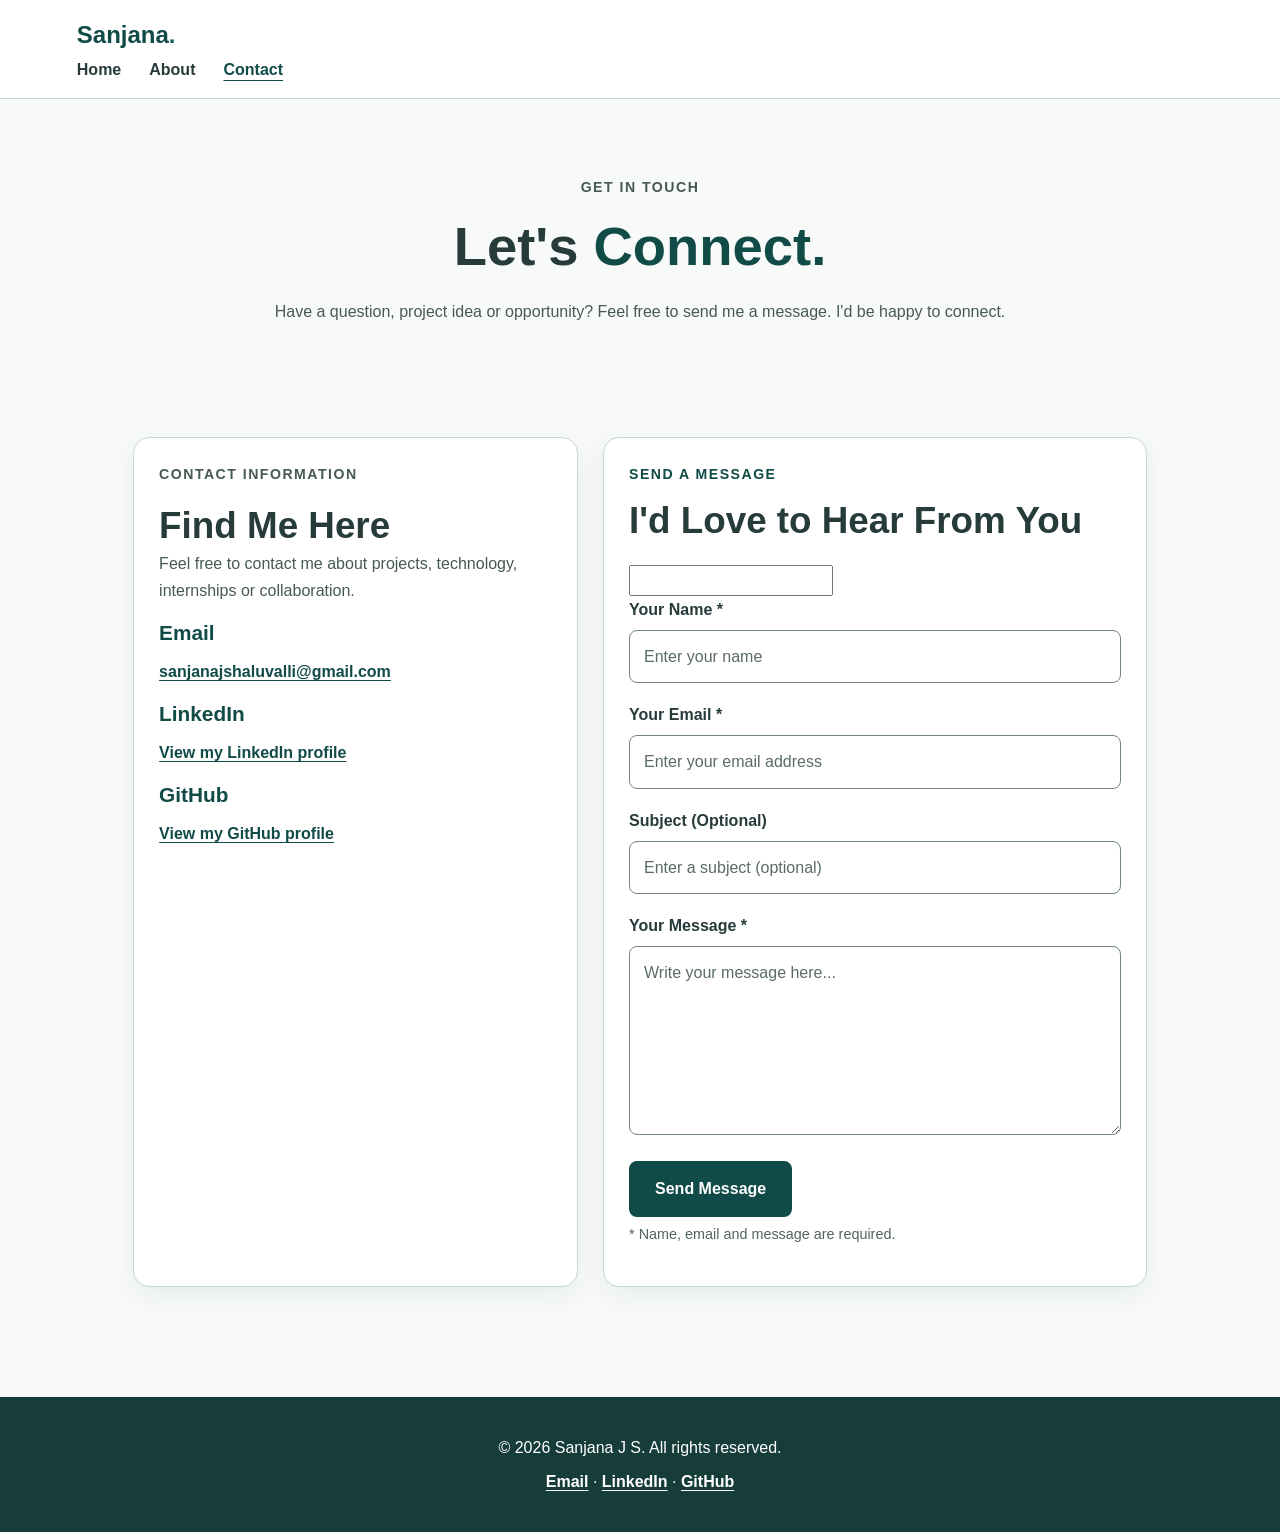
==== contact.html @ 4947626f "Add files via upload" ====
<!DOCTYPE html>
<html lang="en">
<head>
    <meta charset="UTF-8">
    <meta name="viewport" content="width=device-width, initial-scale=1">

    <meta name="description" content="Contact Sanjana J S for projects, collaboration and web development opportunities.">
    <meta name="author" content="Sanjana J S">
    <meta name="robots" content="index, follow">

    <title>Contact | Sanjana J S</title>

    <link rel="stylesheet" href="styles.css">
    <script src="script.js" defer></script>
</head>

<body>

    <a class="skip-link" href="#main-content">
        Skip to main content
    </a>

    <header class="site-header">
        <div class="header-container">

            <a class="brand" href="index.html" aria-label="Sanjana home">
                Sanjana<span>.</span>
            </a>

            <nav aria-label="Main navigation">
                <ul class="nav-list">
                    <li><a href="index.html">Home</a></li>
                    <li><a href="about.html">About</a></li>
                    <li><a href="contact.html" aria-current="page">Contact</a></li>
                </ul>
            </nav>

        </div>
    </header>

    <main id="main-content">

        <header class="page-heading">
            <p class="eyebrow">Get in touch</p>

            <h1>Let's <span class="accent-text">Connect.</span></h1>

            <p>
                Have a question, project idea or opportunity?
                Feel free to send me a message. I'd be happy to connect.
            </p>
        </header>

        <section class="content-section">
            <div class="container contact-layout">

                <!-- Contact Information -->
                <aside class="contact-card"
                       aria-labelledby="contact-info-title">

                    <p class="eyebrow">Contact information</p>

                    <h2 id="contact-info-title">Find Me Here</h2>

                    <p>
                        Feel free to contact me about projects,
                        technology, internships or collaboration.
                    </p>

                    <div class="contact-detail">
                        <h3>Email</h3>
                        <p>
                            <a href="mailto:sanjanajshaluvalli@gmail.com">
                                sanjanajshaluvalli@gmail.com
                            </a>
                        </p>
                    </div>

                    <div class="contact-detail">
                        <h3>LinkedIn</h3>
                        <p>
                            <a href="https://www.linkedin.com/in/sanjana-j-s-haluvalli-02609b396"
                               target="_blank"
                               rel="noopener noreferrer">
                                View my LinkedIn profile
                            </a>
                        </p>
                    </div>

                    <div class="contact-detail">
                        <h3>GitHub</h3>
                        <p>
                            <a href="https://github.com/sanjanajshaluvalli-tech"
                               target="_blank"
                               rel="noopener noreferrer">
                                View my GitHub profile
                            </a>
                        </p>
                    </div>

                </aside>

                <!-- Contact Form -->
                <section class="form-panel"
                         aria-labelledby="form-title">

                    <p class="eyebrow">Send a message</p>

                    <h2 id="form-title">I'd Love to Hear From You</h2>

                    <form
                        id="contact-form"
                        action="https://formsubmit.co/sanjanajshaluvalli@gmail.com"
                        method="POST"
                    >

                        <!-- Email subject is optional for visitors.
                             This hidden field supplies a default email subject. -->
                        <input
                            type="hidden"
                            name="_subject"
                            value="New message from Sanjana's Portfolio"
                        >

                        <!-- Email template -->
                        <input
                            type="hidden"
                            name="_template"
                            value="table"
                        >

                        <!-- Spam protection -->
                        <input
                            type="text"
                            name="_honey"
                            class="honey-field"
                            tabindex="-1"
                            autocomplete="off"
                            aria-hidden="true"
                        >

                        <div class="form-field">
                            <label for="name">Your Name *</label>

                            <input
                                type="text"
                                id="name"
                                name="name"
                                placeholder="Enter your name"
                                minlength="2"
                                maxlength="80"
                                autocomplete="name"
                                required
                            >
                        </div>

                        <div class="form-field">
                            <label for="sender-email">Your Email *</label>

                            <input
                                type="email"
                                id="sender-email"
                                name="email"
                                placeholder="Enter your email address"
                                maxlength="254"
                                autocomplete="email"
                                required
                            >
                        </div>

                        <div class="form-field">
                            <label for="subject">
                                Subject (Optional)
                            </label>

                            <input
                                type="text"
                                id="subject"
                                name="visitor_subject"
                                placeholder="Enter a subject (optional)"
                                maxlength="120"
                            >
                        </div>

                        <div class="form-field">
                            <label for="message">Your Message *</label>

                            <textarea
                                id="message"
                                name="message"
                                rows="6"
                                placeholder="Write your message here..."
                                minlength="10"
                                maxlength="5000"
                                required
                            ></textarea>
                        </div>

                        <button
                            class="button"
                            id="submit-button"
                            type="submit"
                        >
                            Send Message
                        </button>

                        <p class="form-help">
                            * Name, email and message are required.
                        </p>

                        <p
                            id="form-status"
                            class="status-message"
                            role="status"
                            aria-live="polite"
                        ></p>

                    </form>

                </section>

            </div>
        </section>

    </main>

    <footer class="site-footer">

        <p>
            © <span class="current-year">2026</span>
            Sanjana J S. All rights reserved.
        </p>

        <p>
            <a href="mailto:sanjanajshaluvalli@gmail.com">Email</a>
            ·
            <a href="https://www.linkedin.com/in/sanjana-j-s-haluvalli-02609b396"
               target="_blank"
               rel="noopener noreferrer">LinkedIn</a>
            ·
            <a href="https://github.com/sanjanajshaluvalli-tech"
               target="_blank"
               rel="noopener noreferrer">GitHub</a>
        </p>

    </footer>

</body>
</html>
---- styles.css ----
/* -------------------------
   1. ROOT VARIABLES
------------------------- */
:root {
    --primary: #17645f;
    --primary-dark: #104b47;
    --primary-light: #dceee9;

    --background: #f8faf9;
    --surface: #ffffff;
    --surface-tinted: #e8f4f1;

    --text: #263b3a;
    --text-secondary: #465957;
    --muted: #526361;

    --border: #c5d8d3;

    --footer-bg: #173d3b;
    --footer-text: #ffffff;

    --focus: #a35b00;

    --shadow: 0 8px 25px rgba(30, 75, 70, 0.08);

    --radius: 16px;
    --transition: 0.2s ease;
}

/* -------------------------
   2. RESET AND BASE STYLES
------------------------- */

* {
    box-sizing: border-box;
    margin: 0;
    padding: 0;
}

html {
    scroll-behavior: smooth;
    scroll-padding-top: 90px;
}

body {
    font-family: Arial, Helvetica, sans-serif;
    background-color: var(--background);
    color: var(--text);
    font-size: 16px;
    line-height: 1.7;
}

img {
    display: block;
    max-width: 100%;
}

a {
    color: var(--primary-dark);
    text-decoration: underline;
    text-underline-offset: 3px;
}

a:hover {
    color: #0b3935;
}

button,
input,
textarea,
select {
    font: inherit;
}

/* -------------------------
   3. ACCESSIBILITY
------------------------- */

/* Skip navigation link */

.skip-link {
    position: absolute;
    top: -100px;
    left: 15px;
    z-index: 1000;

    padding: 12px 18px;

    background-color: var(--primary-dark);
    color: #ffffff;

    border-radius: 8px;
    font-weight: 700;
}

.skip-link:focus {
    top: 10px;
}

/* Keyboard focus visibility */

:focus {
    outline: 3px solid var(--focus);
    outline-offset: 3px;
}

:focus:not(:focus-visible) {
    outline: none;
}

:focus-visible {
    outline: 3px solid var(--focus);
    outline-offset: 4px;
}

/* -------------------------
   4. HEADER AND NAVIGATION
------------------------- */

.site-header {
    position: sticky;
    top: 0;
    z-index: 100;

    display: flex;
    align-items: center;
    justify-content: space-between;

    gap: 20px;

    padding: 15px 6%;

    background-color: #ffffff;
    border-bottom: 1px solid var(--border);
}

/* Brand */

.brand,
.logo {
    color: var(--primary-dark);
    font-size: 1.5rem;
    font-weight: 800;
    text-decoration: none;
}

.brand span,
.logo span {
    color: var(--primary);
}

/* Navigation */

.nav-list {
    display: flex;
    align-items: center;
    gap: 28px;

    list-style: none;
}

.nav-list a {
    color: var(--text);
    font-weight: 700;
    text-decoration: none;

    transition: color var(--transition);
}

.nav-list a:hover,
.nav-list a[aria-current="page"] {
    color: var(--primary-dark);
    text-decoration: underline;
    text-underline-offset: 5px;
}

/* Mobile navigation button */

.menu-toggle {
    display: none;

    padding: 9px 15px;

    background-color: var(--primary-dark);
    color: #ffffff;

    border: 2px solid var(--primary-dark);
    border-radius: 8px;

    cursor: pointer;
    font-weight: 700;
}

/* -------------------------
   5. GENERAL LAYOUT
------------------------- */

main {
    min-height: 75vh;
}

.container {
    width: min(1100px, 90%);
    margin: 0 auto;
}

.content-section,
.section-block {
    padding: 65px 6%;
}

.section-tinted {
    background-color: var(--surface-tinted);
    color: var(--text);
}

/* -------------------------
   6. TYPOGRAPHY
------------------------- */

h1,
h2,
h3,
h4 {
    color: var(--text);
    line-height: 1.3;
}

h1 {
    font-size: clamp(2.2rem, 5vw, 3.4rem);
}

h2 {
    font-size: clamp(1.7rem, 4vw, 2.3rem);
}

h3 {
    font-size: 1.3rem;
}

p {
    color: var(--text);
    margin-bottom: 14px;
}

/* Small section labels */

.eyebrow {
    color: var(--primary-dark);
    font-size: 0.88rem;
    font-weight: 800;
    letter-spacing: 1.5px;
    text-transform: uppercase;
    margin-bottom: 10px;
}

.accent-text {
    color: var(--primary-dark);
}

/* Muted text */

.muted,
.small {
    color: var(--muted);
}

.small {
    font-size: 0.9rem;
}

/* -------------------------
   7. HERO SECTION
------------------------- */

.hero {
    padding: 85px 6%;

    background: linear-gradient(
        135deg,
        #e8f4f1,
        #f8faf9
    );
}

.hero-content {
    max-width: 850px;
    margin: 0 auto;
    text-align: center;
}

.hero h1 {
    margin: 15px 0;
}

.hero h1 span {
    color: var(--primary-dark);
}

.hero p {
    max-width: 700px;
    margin: 15px auto;
    color: var(--text-secondary);
    font-size: 1.08rem;
}

.hero-note {
    display: inline-block;

    margin-top: 18px;
    padding: 9px 18px;

    background-color: #ffffff;
    color: var(--primary-dark);

    border: 1px solid var(--border);
    border-radius: 30px;
    font-weight: 700;
}

/* -------------------------
   8. BUTTONS
------------------------- */

.button {
    display: inline-block;

    padding: 12px 24px;

    background-color: var(--primary-dark);
    color: #ffffff;

    border: 2px solid var(--primary-dark);
    border-radius: 8px;

    font-weight: 700;
    text-decoration: none;

    cursor: pointer;

    transition:
        background-color var(--transition),
        color var(--transition);
}

.button:hover {
    background-color: #083b37;
    border-color: #083b37;
    color: #ffffff;
    text-decoration: none;
}

.button-light {
    background-color: #ffffff;
    color: var(--primary-dark);
    border: 2px solid var(--primary-dark);
}

.button-light:hover {
    background-color: var(--primary-dark);
    color: #ffffff;
}

.button-group {
    display: flex;
    justify-content: center;
    flex-wrap: wrap;
    gap: 15px;
    margin-top: 28px;
}

/* -------------------------
   9. SECTION HEADINGS
------------------------- */

.section-heading {
    text-align: center;
    margin-bottom: 35px;
}

.section-heading h2 {
    margin-bottom: 10px;
}

.section-heading p {
    color: var(--text-secondary);
}

.section-heading.compact {
    margin-bottom: 30px;
}

.page-heading {
    padding: 65px 6% 35px;
    text-align: center;
}

.page-heading h1 {
    margin-bottom: 15px;
}

.page-heading p {
    max-width: 780px;
    margin: 12px auto;
    color: var(--text-secondary);
}

/* -------------------------
   10. GRID AND CARDS
------------------------- */

.section-grid,
.card-grid {
    display: grid;
    grid-template-columns: repeat(2, minmax(0, 1fr));
    gap: 24px;
}

.info-card,
.project-card,
.timeline-card,
.contact-card,
.form-panel {
    padding: 25px;

    background-color: #ffffff;
    color: var(--text);

    border: 1px solid var(--border);
    border-radius: var(--radius);

    box-shadow: var(--shadow);
}

.info-card h3,
.project-card h3,
.timeline-card h3,
.contact-card h3 {
    color: var(--primary-dark);
    margin-bottom: 12px;
}

.info-card p,
.project-card p,
.timeline-card p,
.contact-card p {
    color: var(--text-secondary);
}

.info-card p:last-child,
.project-card p:last-child,
.timeline-card p:last-child {
    margin-bottom: 0;
}

/* -------------------------
   11. ABOUT PAGE
------------------------- */

.split-section {
    display: grid;
    grid-template-columns: repeat(2, minmax(0, 1fr));
    align-items: start;
    gap: 35px;
}

.split-section p {
    color: var(--text-secondary);
}

/* Education and internship */

.timeline-card {
    max-width: 850px;
    margin: 0 auto 20px;
}

.timeline-label {
    color: var(--primary-dark) !important;
    font-weight: 800;
    font-size: 0.9rem;
}

/* -------------------------
   12. SKILLS
------------------------- */

.skill-list {
    display: grid;
    grid-template-columns: repeat(2, minmax(0, 1fr));
    gap: 15px;

    list-style: none;
}

.skill-list li {
    display: flex;
    flex-direction: column;
    gap: 4px;

    padding: 15px 18px;

    background-color: #e8f4f1;
    color: var(--text);

    border: 1px solid #b9d3cc;
    border-radius: 10px;
}

.skill-list strong {
    color: var(--primary-dark);
}

.skill-list span {
    color: var(--text-secondary);
    font-size: 0.94rem;
}

/* -------------------------
   13. PROJECTS
------------------------- */

.project-card {
    height: 100%;
}

.project-type {
    color: var(--primary-dark) !important;
    font-size: 0.85rem;
    font-weight: 800;
    text-transform: uppercase;
    letter-spacing: 1px;
}

.tech-line {
    margin-top: 15px;
}

.tech-line strong {
    color: var(--text);
}

.tag {
    display: inline-block;

    margin: 8px 5px 0 0;
    padding: 6px 12px;

    background-color: #dceee9;
    color: var(--primary-dark);

    border: 1px solid #b9d3cc;
    border-radius: 20px;

    font-size: 0.85rem;
    font-weight: 700;
}

.project-links {
    display: flex;
    flex-wrap: wrap;
    gap: 15px;
    margin-top: 18px;
}

.text-link {
    color: var(--primary-dark);
    font-weight: 700;
    text-decoration: underline;
}

/* -------------------------
   14. CALLOUT SECTION
------------------------- */

.callout {
    display: flex;
    justify-content: space-between;
    align-items: center;
    flex-wrap: wrap;

    gap: 25px;

    margin: 45px 6%;
    padding: 30px;

    background-color: #e8f4f1;
    color: var(--text);

    border: 1px solid #b9d3cc;
    border-radius: var(--radius);
}

.callout h2 {
    color: var(--primary-dark);
    margin-bottom: 12px;
}

.callout p {
    color: var(--text);
}

/* -------------------------
   15. CONTACT PAGE
------------------------- */

.contact-layout {
    display: grid;
    grid-template-columns: 0.9fr 1.1fr;
    gap: 25px;
    align-items: start;
}

.contact-card,
.form-panel {
    height: 100%;
}

.contact-card p {
    margin-bottom: 15px;
    overflow-wrap: anywhere;
}

.contact-card a {
    color: var(--primary-dark);
    font-weight: 700;
    overflow-wrap: anywhere;
}

/* Form heading */

.form-panel h2 {
    margin-bottom: 20px;
}

/* Form fields */

.form-field {
    margin-bottom: 18px;
}

.form-field label {
    display: block;
    margin-bottom: 7px;

    color: var(--text);
    font-weight: 700;
}

.form-field input,
.form-field textarea,
.form-field select {
    width: 100%;

    padding: 12px 14px;

    background-color: #ffffff;
    color: var(--text);

    border: 1px solid #718681;
    border-radius: 8px;
}

.form-field input::placeholder,
.form-field textarea::placeholder {
    color: #596b68;
    opacity: 1;
}

.form-field textarea {
    min-height: 140px;
    resize: vertical;
}

.form-field input:focus,
.form-field textarea:focus,
.form-field select:focus {
    border-color: var(--primary-dark);
    outline: 3px solid #a6d4c8;
    outline-offset: 2px;
}

.form-help {
    margin-top: 5px;
    color: var(--muted);
    font-size: 0.9rem;
}

/* Form status */

.status-message,
#form-status {
    margin-top: 15px;
    color: var(--primary-dark);
    font-weight: 700;
}

/* -------------------------
   16. FOOTER
------------------------- */

.site-footer {
    margin-top: 45px;
    padding: 30px 15px;

    background-color: var(--footer-bg);
    color: var(--footer-text);

    text-align: center;
}

/* Footer paragraph */

.site-footer p {
    margin: 7px 0;
    color: #ffffff;
}

/* Copyright year */

.site-footer .current-year {
    color: #ffffff;
    background-color: transparent;
}

/* Footer links */

.site-footer a {
    color: #ffffff;
    font-weight: 700;
    text-decoration: underline;
    text-underline-offset: 3px;
}

.site-footer a:hover {
    color: #dceee9;
}

/* -------------------------
   17. RESPONSIVE DESIGN
------------------------- */

@media (max-width: 760px) {

    .site-header {
        flex-wrap: wrap;
        padding: 14px 5%;
    }

    .menu-toggle {
        display: inline-block;
    }

    .nav-list {
        display: none;
        flex-direction: column;
        align-items: flex-start;

        width: 100%;
        gap: 10px;

        padding: 12px 0;
    }

    .nav-list.is-open {
        display: flex;
    }

    .nav-list li {
        width: 100%;
    }

    .nav-list a {
        display: block;
        padding: 8px 0;
    }

    .hero {
        padding: 60px 5%;
    }

    .content-section,
    .section-block {
        padding: 45px 5%;
    }

    .section-grid,
    .card-grid,
    .split-section,
    .contact-layout {
        grid-template-columns: 1fr;
    }

    .callout {
        margin: 30px 5%;
        padding: 24px;
    }

    .page-heading {
        padding: 50px 5% 30px;
    }
}

/* Small mobile screens */

@media (max-width: 480px) {

    body {
        font-size: 15px;
    }

    .container {
        width: 92%;
    }

    .info-card,
    .project-card,
    .timeline-card,
    .contact-card,
    .form-panel {
        padding: 19px;
    }

    .skill-list {
        grid-template-columns: 1fr;
    }

    .button-group {
        flex-direction: column;
        align-items: stretch;
    }

    .button {
        text-align: center;
    }

    .site-footer {
        padding: 25px 12px;
    }
}

/* -------------------------
   18. REDUCED MOTION
------------------------- */

@media (prefers-reduced-motion: reduce) {

    html {
        scroll-behavior: auto;
    }

    *,
    *::before,
    *::after {
        animation-duration: 0.01ms !important;
        animation-iteration-count: 1 !important;
        transition-duration: 0.01ms !important;
        scroll-behavior: auto !important;
    }
}

/* -------------------------
   19. PRINT STYLES
------------------------- */

@media print {

    .site-header,
    .menu-toggle,
    .button,
    .site-footer {
        display: none;
    }

    body {
        background: #ffffff;
        color: #000000;
    }

    a {
        color: #000000;
        text-decoration: underline;
    }

    .info-card,
    .project-card,
    .timeline-card {
        box-shadow: none;
        border: 1px solid #777777;
    }
}
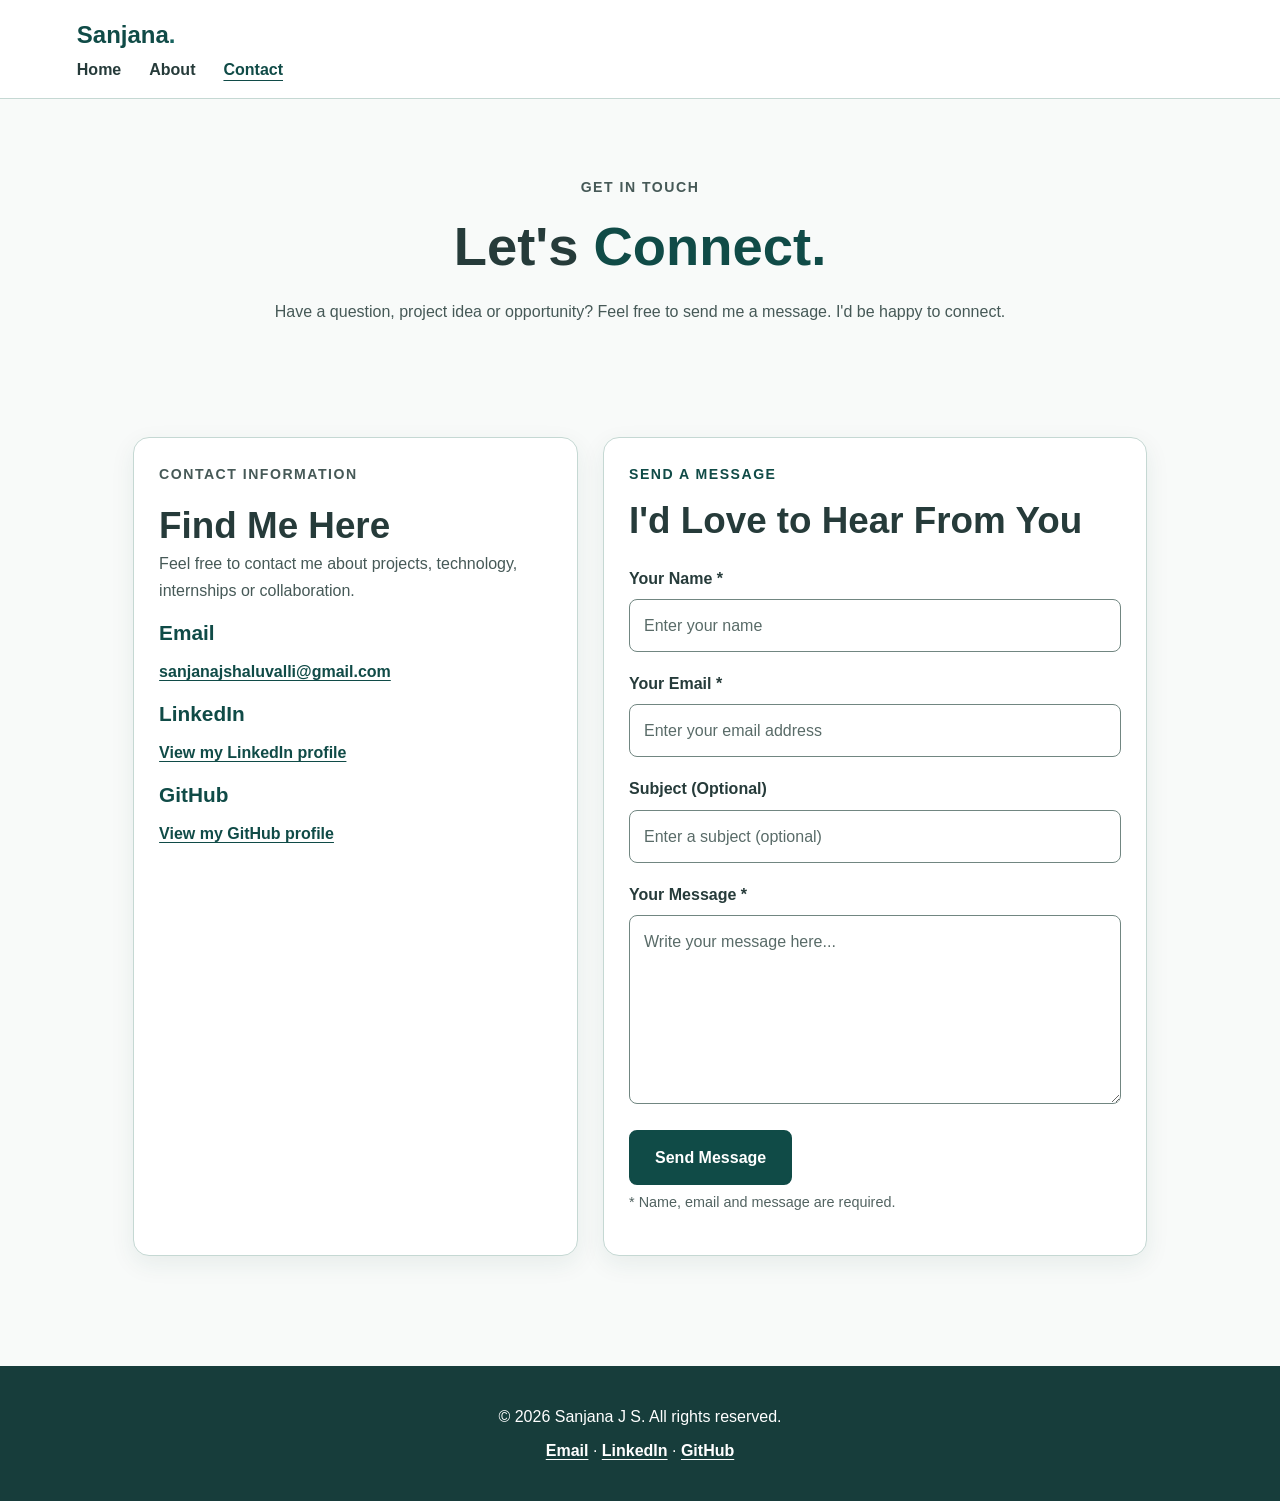
==== commit 1983168c: "Update contact.html" ====
--- a/contact.html
+++ b/contact.html
@@ -131,13 +131,12 @@
                         >
 
                         <!-- Spam protection -->
-                        <input
-                            type="text"
-                            name="_honey"
-                            class="honey-field"
-                            tabindex="-1"
-                            autocomplete="off"
-                            aria-hidden="true"
+                        <input                        
+                           type="text"
+                           name="_honey"
+                           class="honey-field"
+                           hidden
+                           autocomplete="off"
                         >
 
                         <div class="form-field">
